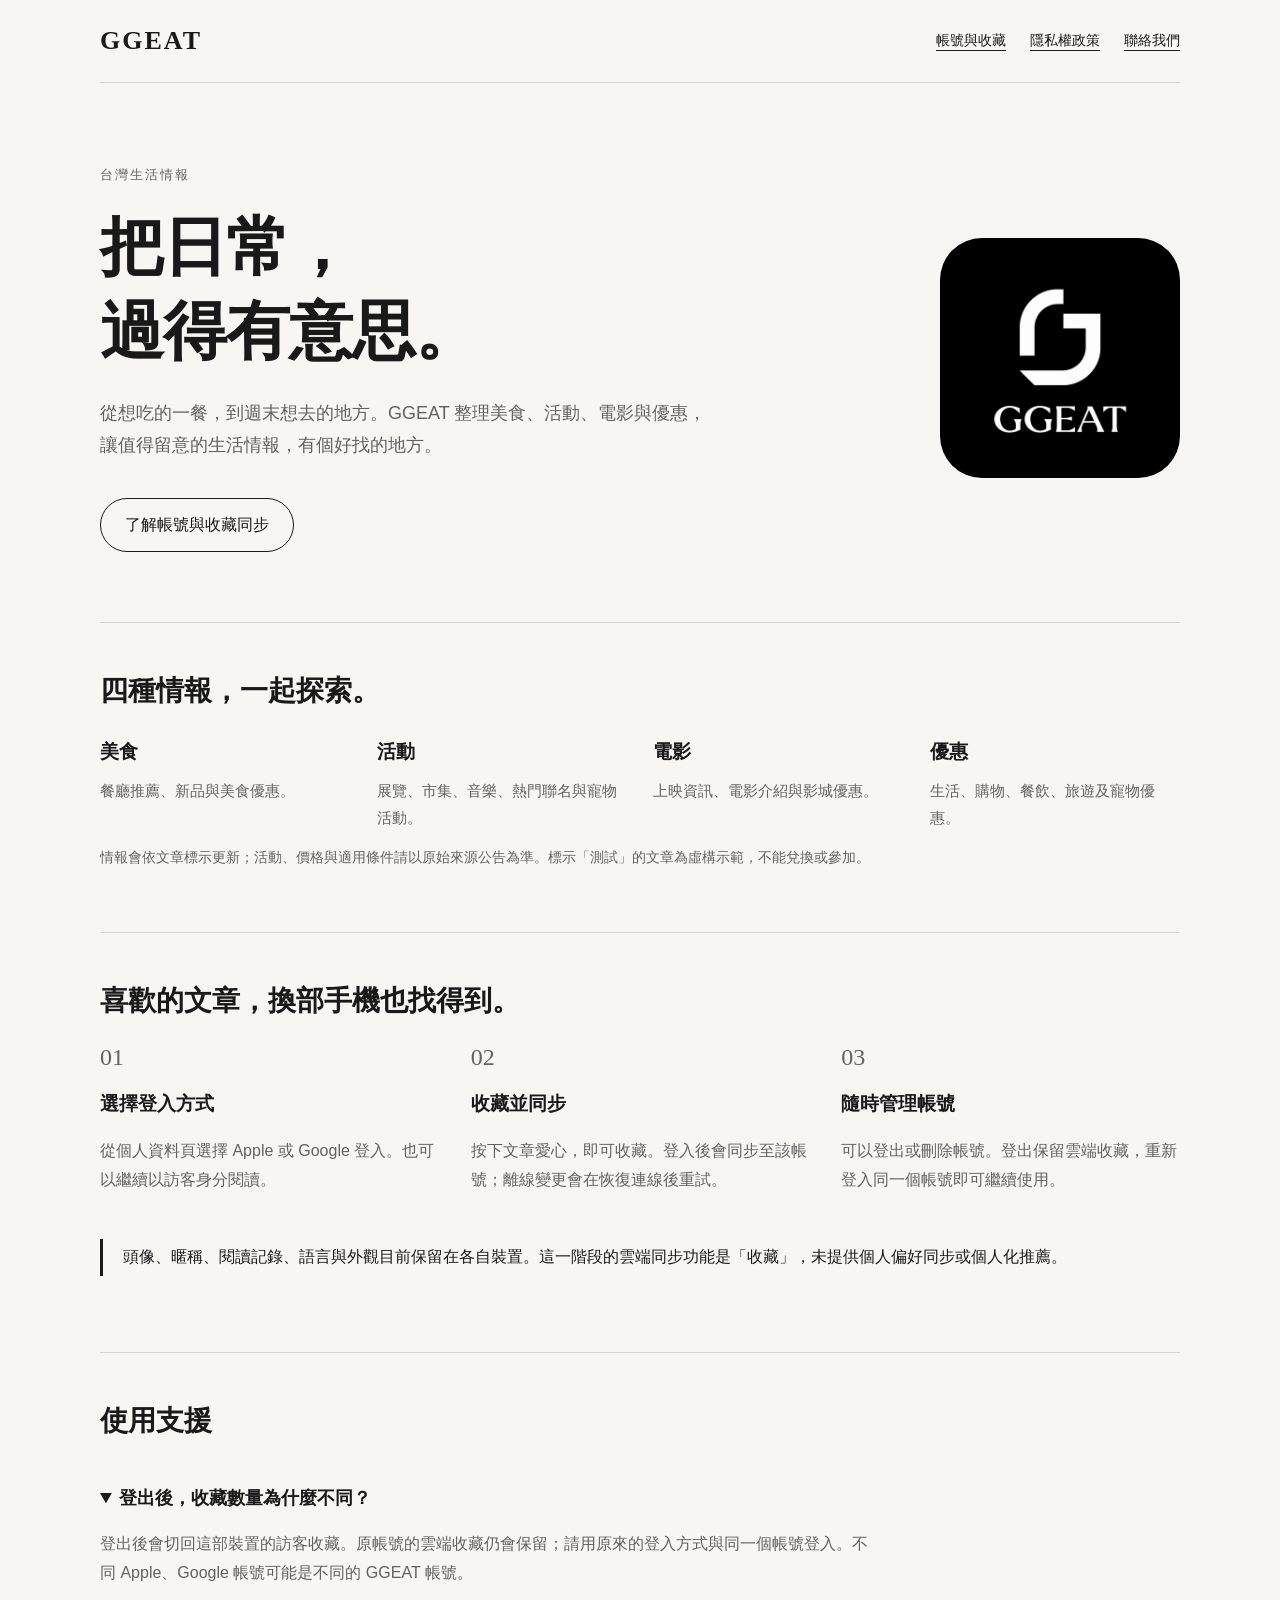
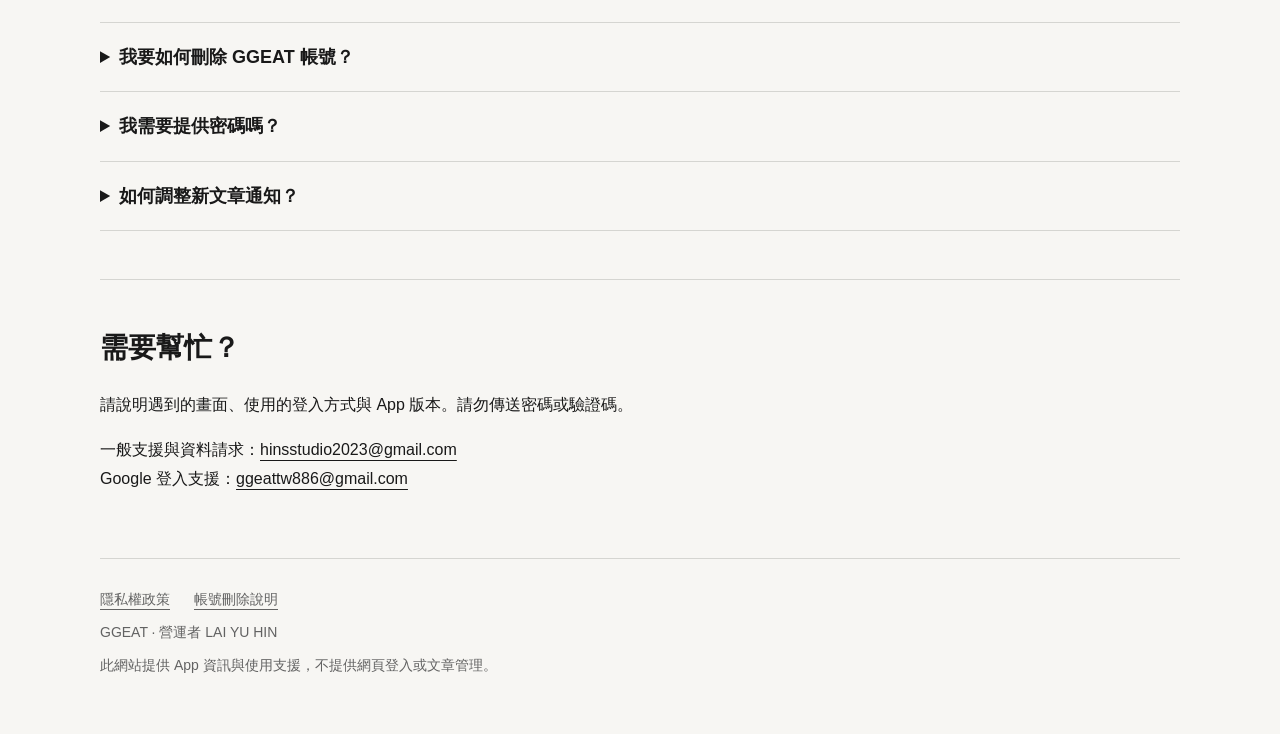
==== index.html @ f5ad42de "Publish GGEAT support, privacy and account deletion pages" ====
<!doctype html><html lang="zh-Hant"><head><meta charset="utf-8"><meta name="viewport" content="width=device-width,initial-scale=1"><meta name="description" content="GGEAT 台灣生活情報 App：探索美食、活動、電影與優惠。了解 Apple、Google 登入、收藏同步及帳號管理。"><title>GGEAT｜台灣生活情報</title><link rel="stylesheet" href="style.css"></head><body>
<a class="skip" href="#main">跳至內容</a><header><a class="brand" href="./" aria-label="GGEAT 首頁">GGEAT</a><nav aria-label="主要導覽"><a href="#account">帳號與收藏</a><a href="privacy.html">隱私權政策</a><a href="#support">聯絡我們</a></nav></header>
<main id="main"><section class="hero"><div><p class="eyebrow">台灣生活情報</p><h1>把日常，<br>過得有意思。</h1><p>從想吃的一餐，到週末想去的地方。GGEAT 整理美食、活動、電影與優惠，讓值得留意的生活情報，有個好找的地方。</p><a class="button" href="#account">了解帳號與收藏同步</a></div><img src="brand.png" width="240" height="240" alt="GGEAT 黑白品牌圖示"></section>
<section class="section" aria-labelledby="discover"><h2 id="discover">四種情報，一起探索。</h2><div class="columns"><div><h3>美食</h3><p>餐廳推薦、新品與美食優惠。</p></div><div><h3>活動</h3><p>展覽、市集、音樂、熱門聯名與寵物活動。</p></div><div><h3>電影</h3><p>上映資訊、電影介紹與影城優惠。</p></div><div><h3>優惠</h3><p>生活、購物、餐飲、旅遊及寵物優惠。</p></div></div><p class="meta">情報會依文章標示更新；活動、價格與適用條件請以原始來源公告為準。標示「測試」的文章為虛構示範，不能兌換或參加。</p></section>
<section class="section" id="account"><h2>喜歡的文章，換部手機也找得到。</h2><ol class="steps"><li><h3>選擇登入方式</h3><p>從個人資料頁選擇 Apple 或 Google 登入。也可以繼續以訪客身分閱讀。</p></li><li><h3>收藏並同步</h3><p>按下文章愛心，即可收藏。登入後會同步至該帳號；離線變更會在恢復連線後重試。</p></li><li><h3>隨時管理帳號</h3><p>可以登出或刪除帳號。登出保留雲端收藏，重新登入同一個帳號即可繼續使用。</p></li></ol><p class="notice">頭像、暱稱、閱讀記錄、語言與外觀目前保留在各自裝置。這一階段的雲端同步功能是「收藏」，未提供個人偏好同步或個人化推薦。</p></section>
<section class="section"><h2>使用支援</h2><details open><summary>登出後，收藏數量為什麼不同？</summary><p>登出後會切回這部裝置的訪客收藏。原帳號的雲端收藏仍會保留；請用原來的登入方式與同一個帳號登入。不同 Apple、Google 帳號可能是不同的 GGEAT 帳號。</p></details><details><summary>我要如何刪除 GGEAT 帳號？</summary><p>在 App 開啟「個人資料 → 帳號與收藏同步 → 刪除我的帳號」，確認後重新驗證身分。完成後會刪除 GGEAT 帳號及雲端收藏，並清除該帳號在這部裝置的收藏快取。此動作無法復原，也不會刪除你的 Apple ID 或 Google 帳號。<a href="account-deletion.html">查看完整說明</a>。</p></details><details><summary>我需要提供密碼嗎？</summary><p>不需要。Apple 與 Google 會處理登入驗證，GGEAT 不會取得你的 Apple 或 Google 密碼。目前未開放電子郵件驗證碼登入。</p></details><details><summary>如何調整新文章通知？</summary><p>前往「個人資料 → 通知設定」，開啟通知並選取有興趣的分類。通知依裝置管理；登入不會自動開啟通知，登出也不會取代你的通知選擇。</p></details></section>
<section class="section" id="support"><h2>需要幫忙？</h2><p>請說明遇到的畫面、使用的登入方式與 App 版本。請勿傳送密碼或驗證碼。</p><p>一般支援與資料請求：<a href="mailto:hinsstudio2023@gmail.com">hinsstudio2023@gmail.com</a><br>Google 登入支援：<a href="mailto:ggeattw886@gmail.com">ggeattw886@gmail.com</a></p></section></main>
<footer><div class="footer-links"><a href="privacy.html">隱私權政策</a><a href="account-deletion.html">帳號刪除說明</a></div><p>GGEAT · 營運者 LAI YU HIN</p><p>此網站提供 App 資訊與使用支援，不提供網頁登入或文章管理。</p></footer></body></html>
---- style.css ----
:root{color-scheme:light dark;--bg:#f7f6f3;--fg:#191919;--muted:#626262;--line:#d5d5d1;--surface:#fff}*{box-sizing:border-box}html{scroll-behavior:smooth}body{margin:0;background:var(--bg);color:var(--fg);font-family:-apple-system,BlinkMacSystemFont,"PingFang TC","Noto Sans TC",sans-serif;line-height:1.8}a{color:inherit;text-underline-offset:5px}a:focus-visible{outline:3px solid #7b91ae;outline-offset:5px}header,main,footer{width:min(1080px,calc(100% - 48px));margin:auto}header{display:flex;align-items:center;justify-content:space-between;gap:24px;padding:26px 0;border-bottom:1px solid var(--line)}.brand{font:600 26px Georgia,serif;letter-spacing:2px;text-decoration:none}nav{display:flex;gap:24px;flex-wrap:wrap;font-size:14px}.hero{padding:80px 0 70px;display:grid;grid-template-columns:minmax(0,1fr) 240px;gap:64px;align-items:center}.eyebrow{font-size:13px;letter-spacing:2px;color:var(--muted);margin:0 0 20px}.hero h1{font-size:clamp(38px,6vw,64px);line-height:1.3;letter-spacing:-1px;margin:0 0 24px}.hero p:not(.eyebrow){max-width:620px;font-size:18px;color:var(--muted)}.hero img{width:100%;height:auto;border-radius:42px}.button{display:inline-block;padding:12px 24px;border:1px solid var(--fg);border-radius:999px;text-decoration:none;margin-top:18px}.section{padding:48px 0;border-top:1px solid var(--line)}h2{font-size:28px;line-height:1.4;margin:0 0 24px}h3{font-size:19px;margin:0 0 8px}.columns{display:grid;grid-template-columns:repeat(4,1fr);gap:26px}.columns p{font-size:15px;color:var(--muted);margin:0}.steps{display:grid;grid-template-columns:repeat(3,1fr);gap:32px;list-style:none;padding:0;margin:0;counter-reset:step}.steps li:before{counter-increment:step;content:"0" counter(step);display:block;font:24px Georgia,serif;color:var(--muted);margin-bottom:16px}.steps p{color:var(--muted)}details{border-bottom:1px solid var(--line);padding:18px 0}summary{font-size:18px;font-weight:600;cursor:pointer}details p{max-width:780px;color:var(--muted)}.notice{border-left:3px solid var(--fg);padding:4px 0 4px 20px;margin:28px 0}.legal{max-width:780px;padding:56px 0 72px}.legal h1{font-size:36px;line-height:1.4;margin:0 0 12px}.legal h2{font-size:22px;margin:36px 0 12px}.legal p,.legal li{overflow-wrap:anywhere}.meta{font-size:14px;color:var(--muted)}footer{padding:28px 0 48px;border-top:1px solid var(--line);color:var(--muted);font-size:14px}footer p{margin:8px 0}.footer-links{display:flex;flex-wrap:wrap;gap:24px}.skip{position:absolute;left:-9999px}.skip:focus{left:12px;top:12px;background:var(--surface);padding:10px;z-index:2}@media(max-width:700px){header,main,footer{width:calc(100% - 36px)}header{align-items:flex-start}nav{gap:12px;font-size:13px}.hero{padding:44px 0;grid-template-columns:1fr;gap:24px}.hero img{width:120px;border-radius:24px;grid-row:1}.columns{grid-template-columns:repeat(2,1fr);gap:24px}.steps{grid-template-columns:1fr;gap:22px}.steps p{margin:6px 0}.section{padding:32px 0}.legal{padding:36px 0 48px}.legal h1{font-size:30px}}@media(prefers-color-scheme:dark){:root{--bg:#090909;--fg:#f4f4f4;--muted:#b2b2b2;--line:#383838;--surface:#171717}}@media(prefers-reduced-motion:reduce){html{scroll-behavior:auto}}
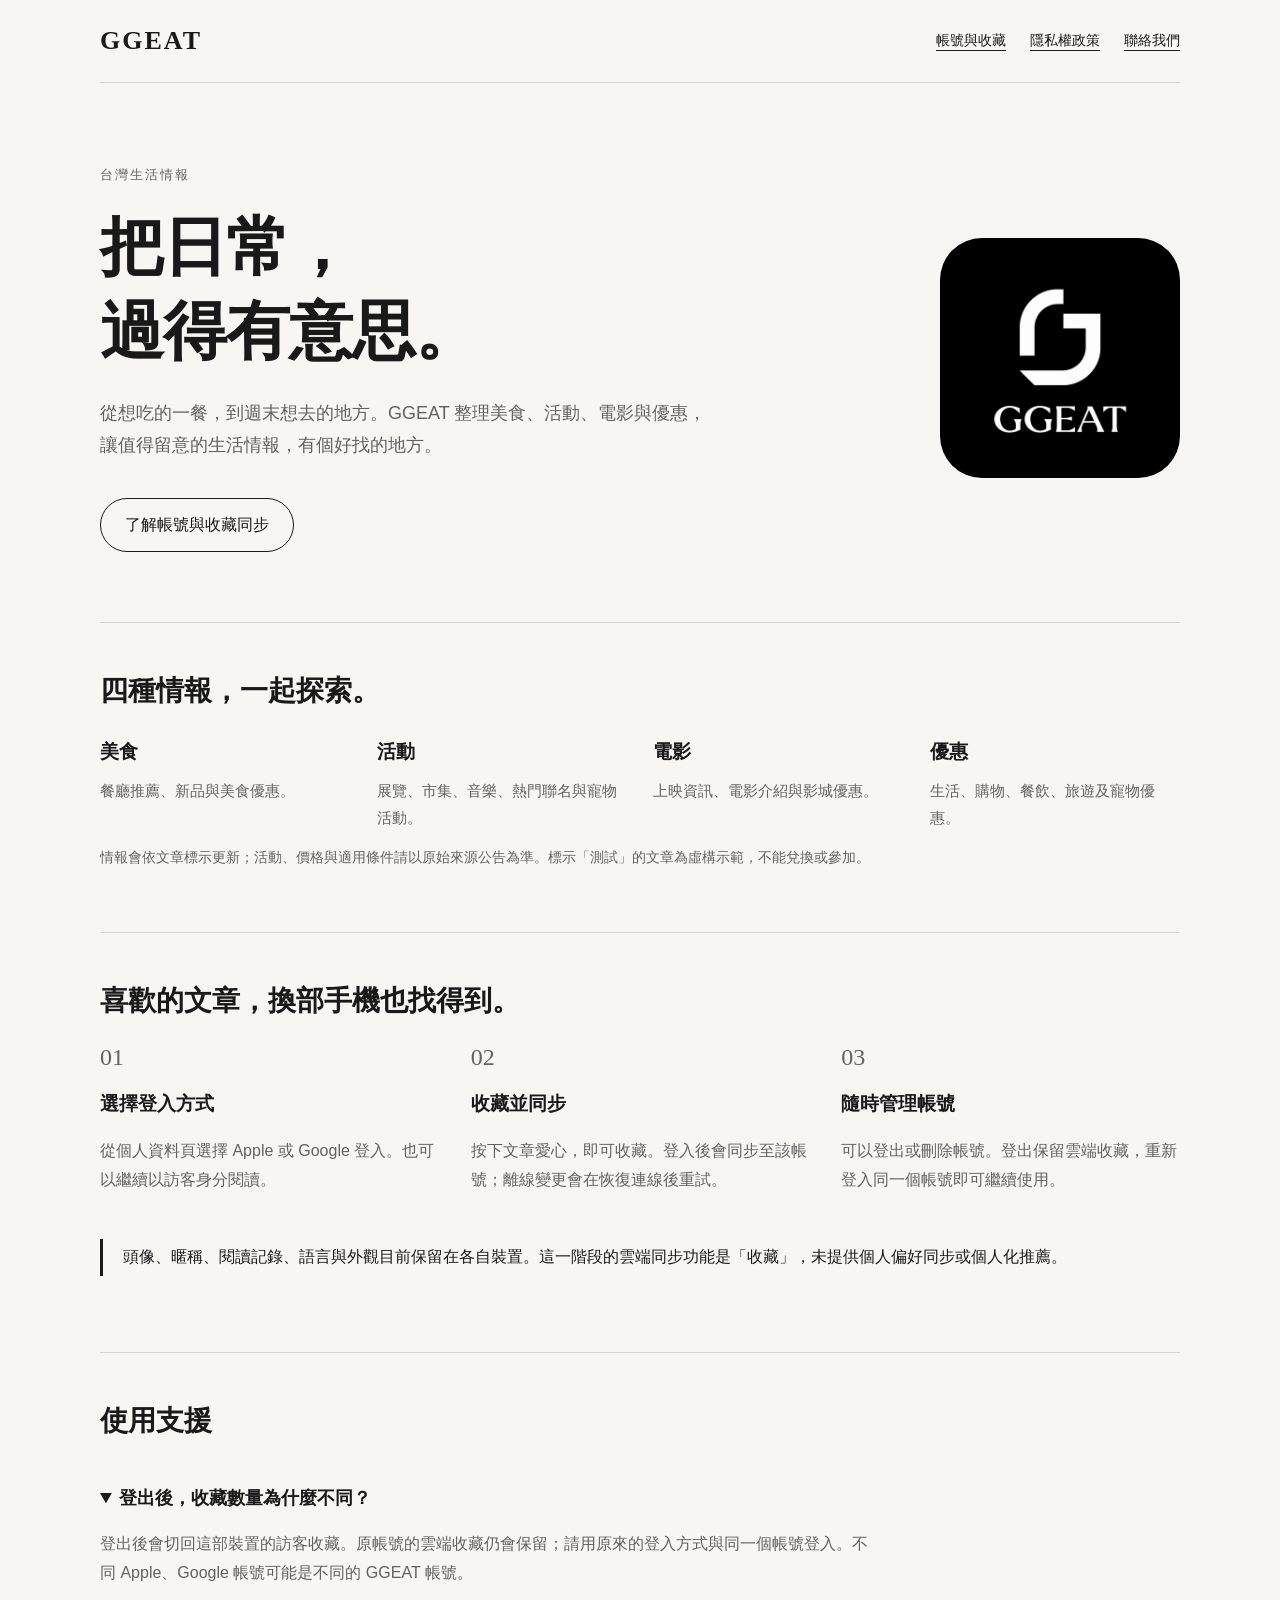
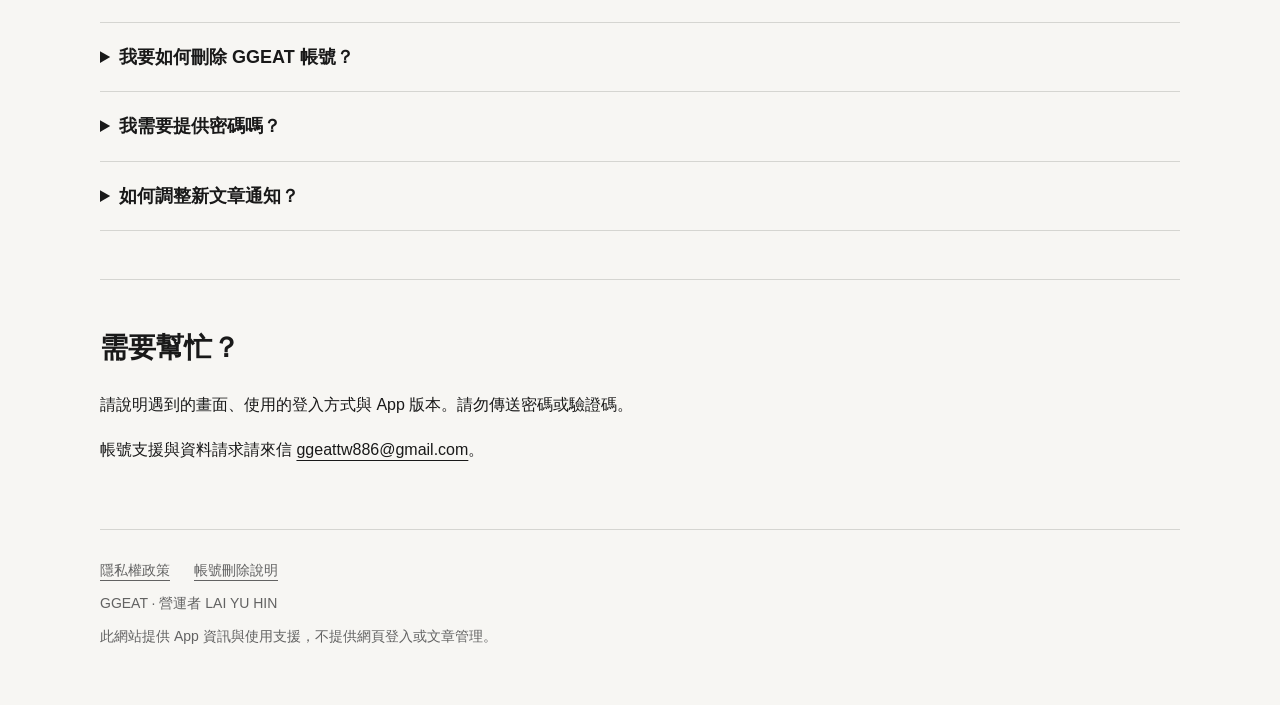
==== commit 5a3259ab: "統一 GGeat 支援與資料請求的聯絡信箱" ====
--- a/index.html
+++ b/index.html
@@ -4,5 +4,5 @@
 <section class="section" aria-labelledby="discover"><h2 id="discover">四種情報，一起探索。</h2><div class="columns"><div><h3>美食</h3><p>餐廳推薦、新品與美食優惠。</p></div><div><h3>活動</h3><p>展覽、市集、音樂、熱門聯名與寵物活動。</p></div><div><h3>電影</h3><p>上映資訊、電影介紹與影城優惠。</p></div><div><h3>優惠</h3><p>生活、購物、餐飲、旅遊及寵物優惠。</p></div></div><p class="meta">情報會依文章標示更新；活動、價格與適用條件請以原始來源公告為準。標示「測試」的文章為虛構示範，不能兌換或參加。</p></section>
 <section class="section" id="account"><h2>喜歡的文章，換部手機也找得到。</h2><ol class="steps"><li><h3>選擇登入方式</h3><p>從個人資料頁選擇 Apple 或 Google 登入。也可以繼續以訪客身分閱讀。</p></li><li><h3>收藏並同步</h3><p>按下文章愛心，即可收藏。登入後會同步至該帳號；離線變更會在恢復連線後重試。</p></li><li><h3>隨時管理帳號</h3><p>可以登出或刪除帳號。登出保留雲端收藏，重新登入同一個帳號即可繼續使用。</p></li></ol><p class="notice">頭像、暱稱、閱讀記錄、語言與外觀目前保留在各自裝置。這一階段的雲端同步功能是「收藏」，未提供個人偏好同步或個人化推薦。</p></section>
 <section class="section"><h2>使用支援</h2><details open><summary>登出後，收藏數量為什麼不同？</summary><p>登出後會切回這部裝置的訪客收藏。原帳號的雲端收藏仍會保留；請用原來的登入方式與同一個帳號登入。不同 Apple、Google 帳號可能是不同的 GGEAT 帳號。</p></details><details><summary>我要如何刪除 GGEAT 帳號？</summary><p>在 App 開啟「個人資料 → 帳號與收藏同步 → 刪除我的帳號」，確認後重新驗證身分。完成後會刪除 GGEAT 帳號及雲端收藏，並清除該帳號在這部裝置的收藏快取。此動作無法復原，也不會刪除你的 Apple ID 或 Google 帳號。<a href="account-deletion.html">查看完整說明</a>。</p></details><details><summary>我需要提供密碼嗎？</summary><p>不需要。Apple 與 Google 會處理登入驗證，GGEAT 不會取得你的 Apple 或 Google 密碼。目前未開放電子郵件驗證碼登入。</p></details><details><summary>如何調整新文章通知？</summary><p>前往「個人資料 → 通知設定」，開啟通知並選取有興趣的分類。通知依裝置管理；登入不會自動開啟通知，登出也不會取代你的通知選擇。</p></details></section>
-<section class="section" id="support"><h2>需要幫忙？</h2><p>請說明遇到的畫面、使用的登入方式與 App 版本。請勿傳送密碼或驗證碼。</p><p>一般支援與資料請求：<a href="mailto:hinsstudio2023@gmail.com">hinsstudio2023@gmail.com</a><br>Google 登入支援：<a href="mailto:ggeattw886@gmail.com">ggeattw886@gmail.com</a></p></section></main>
+<section class="section" id="support"><h2>需要幫忙？</h2><p>請說明遇到的畫面、使用的登入方式與 App 版本。請勿傳送密碼或驗證碼。</p><p>帳號支援與資料請求請來信 <a href="mailto:ggeattw886@gmail.com">ggeattw886@gmail.com</a>。</p></section></main>
 <footer><div class="footer-links"><a href="privacy.html">隱私權政策</a><a href="account-deletion.html">帳號刪除說明</a></div><p>GGEAT · 營運者 LAI YU HIN</p><p>此網站提供 App 資訊與使用支援，不提供網頁登入或文章管理。</p></footer></body></html>
